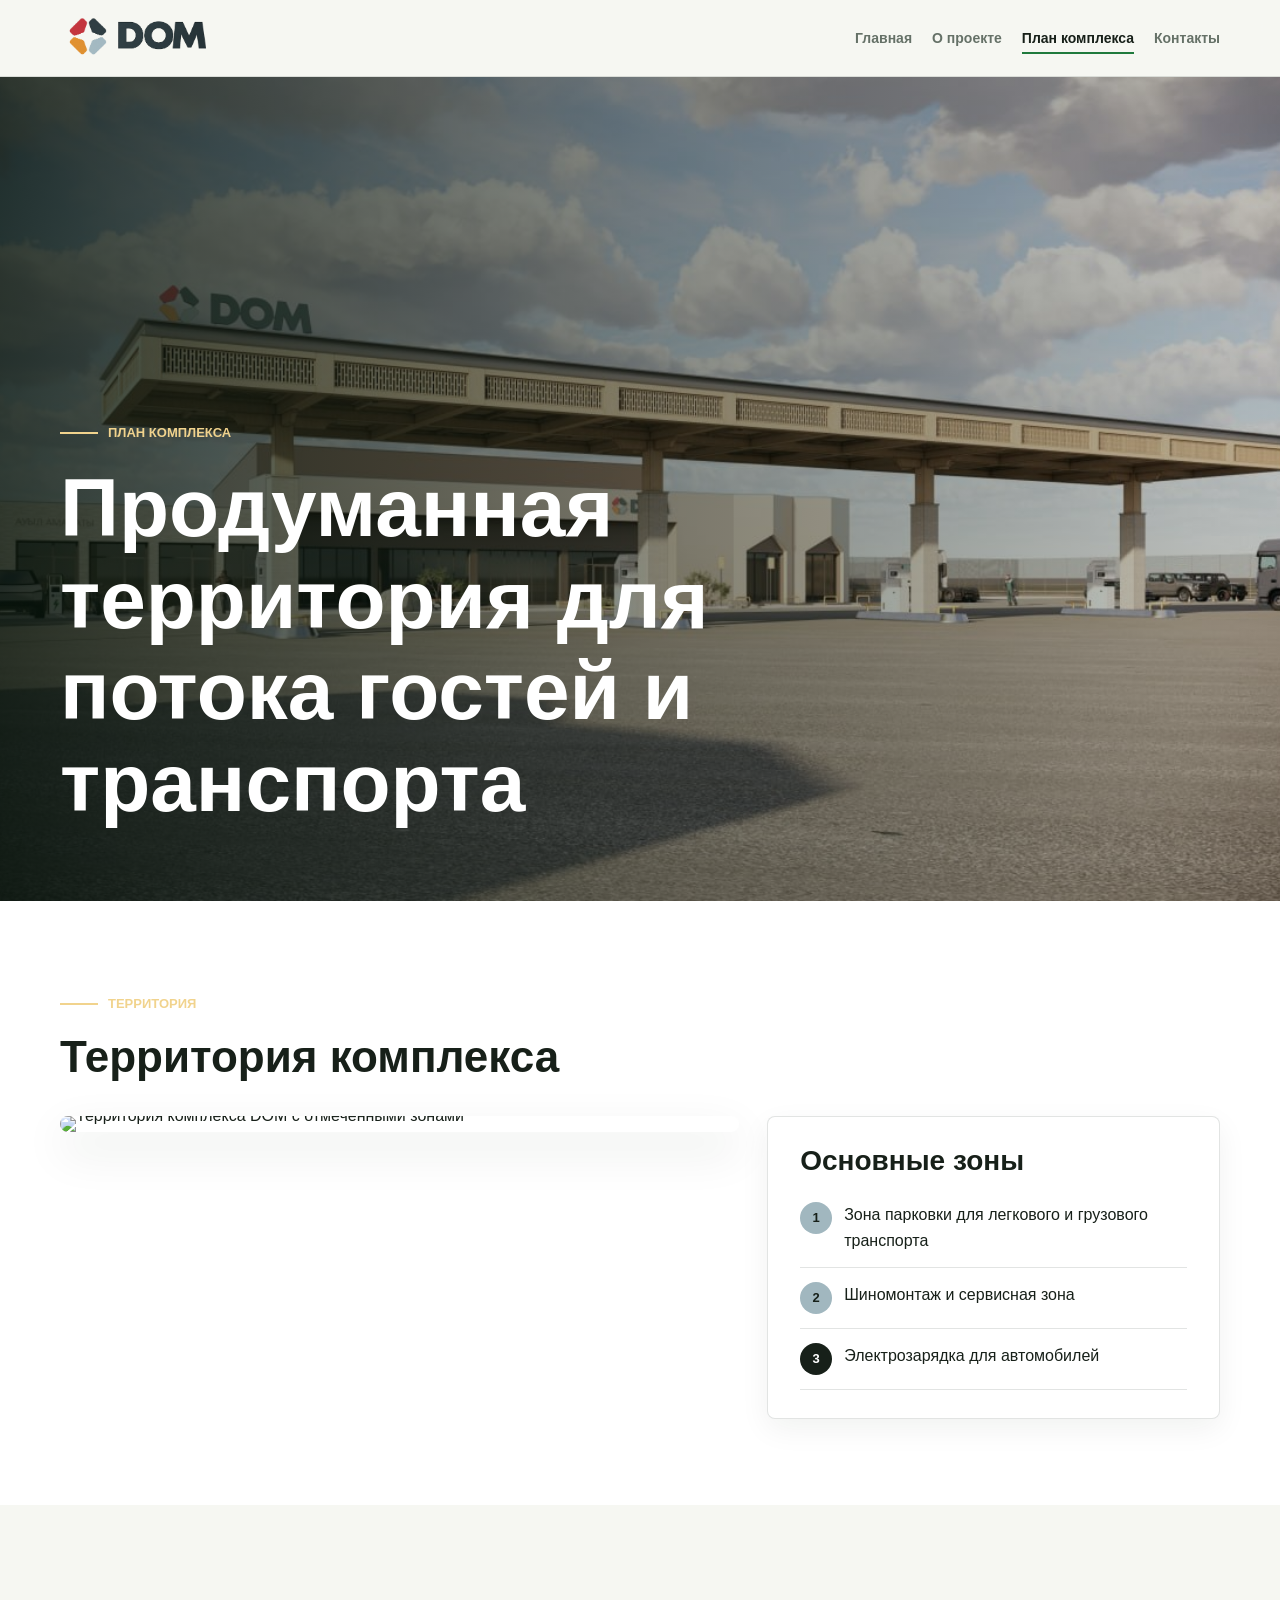
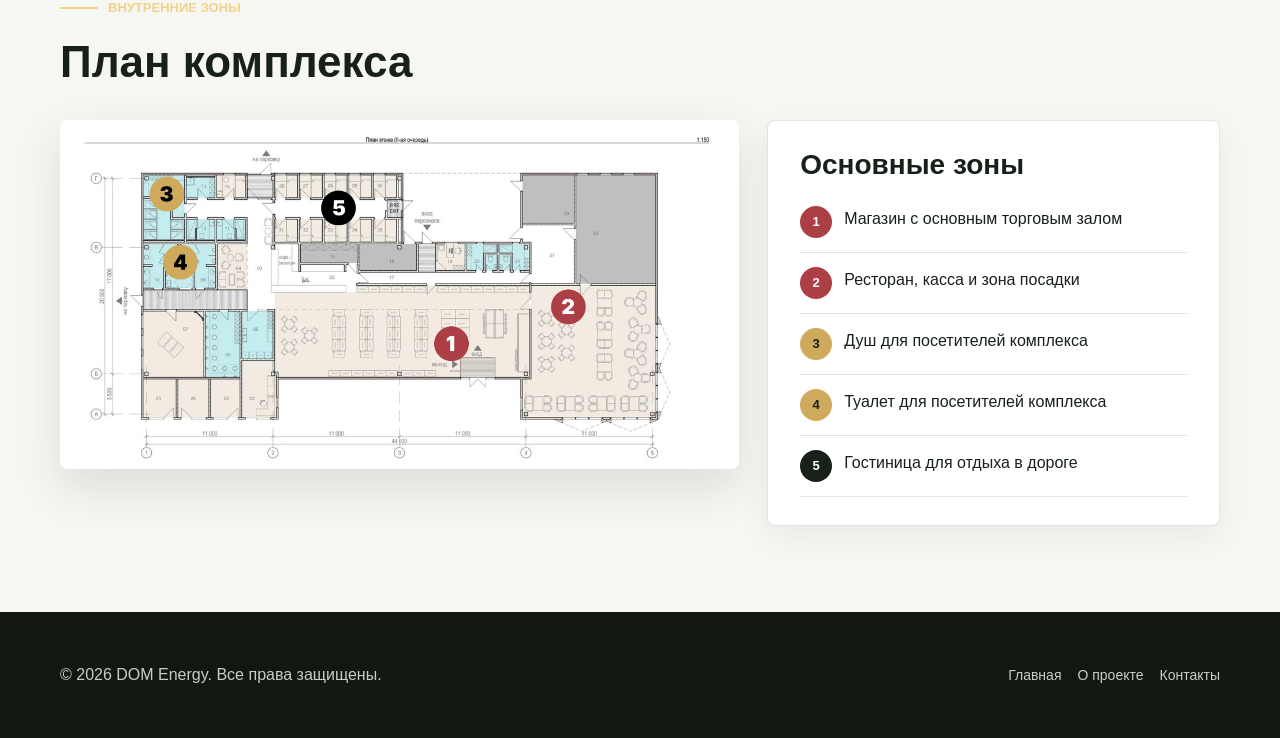
==== plan.html @ 52c34eba "Publish DOM Metan Gas static website" ====
<!DOCTYPE html>
<html lang="ru">
<head>
  <meta charset="UTF-8">
  <meta name="viewport" content="width=device-width, initial-scale=1.0">
  <title>План комплекса | DOM Energy</title>
  <meta name="description" content="План многофункционального придорожного комплекса DOM Energy с АГНКС, магазином, стоянкой, рестораном и сервисными зонами.">
  <meta name="keywords" content="DOM Energy, план комплекса, схема территории, АГНКС, придорожный сервис">
  <link rel="icon" href="favicon.ico" sizes="any">
  <link rel="icon" type="image/png" sizes="32x32" href="assets/images/favicon-32.png">
  <link rel="apple-touch-icon" sizes="180x180" href="assets/images/favicon-180.png">
  <link rel="stylesheet" href="css/style.css">
</head>
<body>
  <header class="site-header"><div class="container header-inner"><a class="logo" href="index.html" aria-label="DOM Energy"><img src="assets/images/dom-logo.png" alt="DOM"></a><nav class="site-nav" aria-label="Основное меню"><ul class="nav-list"><li><a class="nav-link" href="index.html">Главная</a></li><li><a class="nav-link" href="about.html">О проекте</a></li><li><a class="nav-link active" href="plan.html">План комплекса</a></li><li><a class="nav-link" href="index.html#contacts">Контакты</a></li></ul></nav><button class="burger" type="button" aria-label="Открыть меню" aria-expanded="false"><span></span><span></span><span></span></button></div></header>
  <main>
    <section class="hero" style="--hero-image: url('../assets/images/plan-hero-dom.jpg');"><div class="container hero-content reveal"><p class="eyebrow">План комплекса</p><h1>Продуманная территория для потока гостей и транспорта</h1></div></section>
    <section class="section section-alt">
      <div class="container">
        <div class="plan-section-title reveal">
          <p class="eyebrow">Территория</p>
          <h2>Территория комплекса</h2>
        </div>
        <div class="plan-layout">
          <div class="plan-image reveal">
            <img src="assets/images/out.png" alt="Территория комплекса DOM с отмеченными зонами">
          </div>
          <div class="plan-zone-panel reveal">
            <h3>Основные зоны</h3>
            <ul class="plan-list">
              <li><span class="plan-number plan-number--blue">1</span><span>Зона парковки для легкового и грузового транспорта</span></li>
              <li><span class="plan-number plan-number--blue">2</span><span>Шиномонтаж и сервисная зона</span></li>
              <li><span class="plan-number plan-number--black">3</span><span>Электрозарядка для автомобилей</span></li>
            </ul>
          </div>
        </div>
      </div>
    </section>

    <section class="section">
      <div class="container">
        <div class="plan-section-title reveal">
          <p class="eyebrow">Внутренние зоны</p>
          <h2>План комплекса</h2>
        </div>
        <div class="plan-layout">
          <div class="plan-image reveal">
            <img src="assets/images/in.png" alt="Внутренний план комплекса DOM">
          </div>
          <div class="plan-zone-panel reveal">
            <h3>Основные зоны</h3>
            <ul class="plan-list">
              <li><span class="plan-number plan-number--red">1</span><span>Магазин с основным торговым залом</span></li>
              <li><span class="plan-number plan-number--red">2</span><span>Ресторан, касса и зона посадки</span></li>
              <li><span class="plan-number plan-number--yellow">3</span><span>Душ для посетителей комплекса</span></li>
              <li><span class="plan-number plan-number--yellow">4</span><span>Туалет для посетителей комплекса</span></li>
              <li><span class="plan-number plan-number--black">5</span><span>Гостиница для отдыха в дороге</span></li>
            </ul>
          </div>
        </div>
      </div>
    </section>
  </main>
  <footer class="site-footer"><div class="container footer-inner"><p>© 2026 DOM Energy. Все права защищены.</p><div class="footer-links"><a href="index.html">Главная</a><a href="about.html">О проекте</a><a href="index.html#contacts">Контакты</a></div></div></footer>
  <script src="js/main.js"></script>
</body>
</html>
---- css/style.css ----
:root {
  --bg: #f6f7f2;
  --surface: #ffffff;
  --surface-soft: #eef4ec;
  --text: #172019;
  --muted: #657167;
  --brand: #1f7a3d;
  --brand-dark: #12562a;
  --accent: #d7a84d;
  --line: rgba(23, 32, 25, 0.12);
  --shadow: 0 18px 46px rgba(15, 38, 22, 0.12);
  --radius: 8px;
}

* {
  box-sizing: border-box;
}

html {
  scroll-behavior: smooth;
}

body {
  margin: 0;
  font-family: Arial, Helvetica, sans-serif;
  color: var(--text);
  background: var(--bg);
  line-height: 1.6;
}

img {
  display: block;
  width: 100%;
  height: auto;
}

a {
  color: inherit;
  text-decoration: none;
}

.container {
  width: min(1160px, calc(100% - 32px));
  margin: 0 auto;
}

.site-header {
  position: sticky;
  top: 0;
  z-index: 50;
  background: rgba(246, 247, 242, 0.92);
  border-bottom: 1px solid var(--line);
  backdrop-filter: blur(14px);
}

.header-inner {
  display: flex;
  align-items: center;
  justify-content: space-between;
  min-height: 76px;
  gap: 24px;
}

.logo {
  display: inline-flex;
  align-items: center;
  flex: 0 0 auto;
}

.logo img {
  width: 156px;
  height: auto;
  max-height: 54px;
  object-fit: contain;
}

.nav-list {
  display: flex;
  align-items: center;
  gap: 20px;
  margin: 0;
  padding: 0;
  list-style: none;
  font-size: 14px;
  font-weight: 700;
}

.nav-link {
  position: relative;
  padding: 8px 0;
  color: var(--muted);
  transition: color 0.2s ease;
}

.nav-link::after {
  position: absolute;
  right: 0;
  bottom: 0;
  left: 0;
  height: 2px;
  content: "";
  background: var(--brand);
  transform: scaleX(0);
  transform-origin: left;
  transition: transform 0.2s ease;
}

.nav-link:hover,
.nav-link.active {
  color: var(--text);
}

.nav-link:hover::after,
.nav-link.active::after {
  transform: scaleX(1);
}

.burger {
  display: none;
  width: 44px;
  height: 44px;
  padding: 0;
  border: 1px solid var(--line);
  border-radius: var(--radius);
  background: var(--surface);
  cursor: pointer;
}

.burger span {
  display: block;
  width: 20px;
  height: 2px;
  margin: 5px auto;
  background: var(--text);
  transition: transform 0.2s ease, opacity 0.2s ease;
}

.burger.is-open span:nth-child(1) {
  transform: translateY(7px) rotate(45deg);
}

.burger.is-open span:nth-child(2) {
  opacity: 0;
}

.burger.is-open span:nth-child(3) {
  transform: translateY(-7px) rotate(-45deg);
}

.hero {
  position: relative;
  display: grid;
  align-items: end;
  min-height: calc(100vh - 76px);
  padding: 110px 0 72px;
  color: #fff;
  background-image: linear-gradient(90deg, rgba(9, 22, 13, 0.82), rgba(9, 22, 13, 0.48), rgba(9, 22, 13, 0.24)), var(--hero-image);
  background-position: center;
  background-size: cover;
}

.page-hero {
  min-height: 430px;
}

.about-hero {
  align-items: center;
  padding-top: 72px;
  padding-bottom: 72px;
}

.hero-content {
  max-width: none;
}

.hero-content h1,
.hero-content .hero-text {
  max-width: 880px;
}

.eyebrow {
  display: inline-flex;
  align-items: center;
  gap: 10px;
  margin: 0 0 18px;
  color: #f1d38d;
  font-size: 13px;
  font-weight: 800;
  text-transform: uppercase;
}

.eyebrow::before {
  width: 38px;
  height: 2px;
  content: "";
  background: currentColor;
}

h1,
h2,
h3 {
  margin: 0;
  line-height: 1.12;
}

h1 {
  max-width: 880px;
  font-size: clamp(40px, 7vw, 82px);
}

h2 {
  font-size: clamp(30px, 4vw, 44px);
}

h3 {
  font-size: 22px;
}

.hero-text {
  max-width: 660px;
  margin: 22px 0 0;
  color: rgba(255, 255, 255, 0.86);
  font-size: clamp(17px, 2vw, 21px);
}

.hero-actions,
.section-actions {
  display: flex;
  flex-wrap: wrap;
  gap: 14px;
  margin-top: 34px;
}

.btn {
  display: inline-flex;
  align-items: center;
  justify-content: center;
  min-height: 48px;
  padding: 13px 22px;
  border: 1px solid transparent;
  border-radius: var(--radius);
  font-weight: 800;
  transition: transform 0.2s ease, box-shadow 0.2s ease, background 0.2s ease;
}

.btn:hover {
  transform: translateY(-2px);
  box-shadow: 0 12px 24px rgba(15, 38, 22, 0.16);
}

.btn-primary {
  color: #fff;
  background: var(--brand);
}

.btn-primary:hover {
  background: var(--brand-dark);
}

.btn-light {
  color: var(--text);
  background: #fff;
}

.btn-outline {
  color: var(--text);
  border-color: var(--line);
  background: transparent;
}

.section {
  padding: 86px 0;
}

.section-alt {
  background: var(--surface);
}

.section-head {
  display: flex;
  align-items: end;
  justify-content: space-between;
  gap: 28px;
  margin-bottom: 36px;
}

.section-head p {
  max-width: 520px;
  margin: 0;
  color: var(--muted);
}

.lead {
  max-width: 760px;
  color: var(--muted);
  font-size: 19px;
}

.grid {
  display: grid;
  gap: 22px;
}

.grid-2 {
  grid-template-columns: repeat(2, minmax(0, 1fr));
}

.grid-3 {
  grid-template-columns: repeat(3, minmax(0, 1fr));
}

.grid-4 {
  grid-template-columns: repeat(4, minmax(0, 1fr));
}

.card {
  overflow: hidden;
  border: 1px solid var(--line);
  border-radius: var(--radius);
  background: var(--surface);
  box-shadow: 0 10px 30px rgba(15, 38, 22, 0.06);
  transition: transform 0.2s ease, box-shadow 0.2s ease, border-color 0.2s ease;
}

.card:hover {
  border-color: rgba(31, 122, 61, 0.3);
  box-shadow: var(--shadow);
  transform: translateY(-4px);
}

.service-card {
  padding: 24px;
}

.service-icon {
  display: grid;
  place-items: center;
  width: 48px;
  height: 48px;
  margin-bottom: 18px;
  color: var(--brand-dark);
  border-radius: 50%;
  background: var(--surface-soft);
  font-weight: 900;
}

.service-icon svg {
  width: 24px;
  height: 24px;
  fill: none;
  stroke: currentColor;
  stroke-width: 2;
  stroke-linecap: round;
  stroke-linejoin: round;
}

.service-card--pending {
  color: #6e746d;
  background: #f0f1ed;
  filter: grayscale(1);
}

.service-card--pending .service-icon {
  color: #777d76;
  background: #e1e3de;
}

.service-card--pending h3,
.service-card--pending p {
  color: #777d76;
}

.service-status {
  display: inline-flex;
  margin-top: 16px;
  padding: 6px 10px;
  color: #6a6f69;
  border: 1px solid rgba(106, 111, 105, 0.22);
  border-radius: 999px;
  background: rgba(255, 255, 255, 0.48);
  font-size: 12px;
  font-weight: 800;
}

.service-card p,
.info-card p,
.stat-card p {
  margin: 12px 0 0;
  color: var(--muted);
}

.image-card img {
  height: 260px;
  object-fit: cover;
}

.image-card figcaption {
  padding: 16px 18px;
  font-weight: 800;
}

.gallery-page {
  min-height: calc(100vh - 76px);
  padding: 96px 0;
  background: var(--bg);
}

.gallery-title {
  max-width: 760px;
  margin-bottom: 42px;
}

.gallery-title h1 {
  color: var(--text);
  font-size: clamp(64px, 13vw, 168px);
  letter-spacing: 0;
}

.gallery-title p:not(.eyebrow) {
  max-width: 680px;
  margin: 18px 0 0;
  color: var(--muted);
  font-size: 20px;
}

.gallery-layout {
  display: grid;
  grid-template-columns: repeat(4, minmax(0, 1fr));
  grid-auto-rows: 260px;
  gap: 18px;
}

.gallery-tile {
  position: relative;
  min-height: 260px;
  margin: 0;
  overflow: hidden;
  border-radius: var(--radius);
  background: #101811;
  box-shadow: var(--shadow);
}

.gallery-tile-large {
  grid-column: span 2;
  grid-row: span 2;
}

.gallery-tile-wide {
  grid-column: span 2;
}

.gallery-tile img {
  width: 100%;
  height: 100%;
  object-fit: cover;
  transition: transform 0.45s ease;
}

.gallery-tile::after {
  position: absolute;
  inset: 0;
  content: "";
  background: linear-gradient(180deg, rgba(16, 24, 17, 0.05), rgba(16, 24, 17, 0.74));
}

.gallery-tile:hover img {
  transform: scale(1.04);
}

.gallery-tile figcaption {
  position: absolute;
  right: 20px;
  bottom: 18px;
  left: 20px;
  z-index: 1;
  color: #fff;
}

.gallery-tile figcaption span {
  display: block;
  color: #f1d38d;
  font-size: 12px;
  font-weight: 900;
  text-transform: uppercase;
}

.gallery-tile figcaption strong {
  display: block;
  margin-top: 4px;
  font-size: 22px;
  line-height: 1.2;
}

.route-map-grid {
  display: grid;
  grid-template-columns: repeat(2, minmax(0, 1fr));
  gap: 22px;
  margin-bottom: 28px;
}

.route-map img {
  width: 100%;
  height: auto;
  object-fit: initial;
  cursor: zoom-in;
}

.route-map:hover img {
  opacity: 0.92;
}

.lightbox {
  position: fixed;
  inset: 0;
  z-index: 100;
  display: none;
  align-items: center;
  justify-content: center;
  padding: 28px;
  background: rgba(10, 16, 12, 0.86);
}

.lightbox.is-open {
  display: flex;
}

.lightbox img {
  width: auto;
  max-width: min(96vw, 1500px);
  max-height: 88vh;
  border-radius: var(--radius);
  background: #fff;
  box-shadow: 0 24px 70px rgba(0, 0, 0, 0.38);
  object-fit: contain;
}

.lightbox-close {
  position: absolute;
  top: 18px;
  right: 18px;
  display: grid;
  place-items: center;
  width: 46px;
  height: 46px;
  color: var(--text);
  border: 0;
  border-radius: 50%;
  background: #fff;
  font-size: 28px;
  line-height: 1;
  cursor: pointer;
}

.route-benefits {
  display: grid;
  grid-template-columns: repeat(4, minmax(0, 1fr));
  gap: 18px;
}

.route-benefit {
  padding: 22px;
}

.route-benefit strong {
  display: block;
  color: var(--brand);
  font-size: 30px;
  line-height: 1.1;
}

.route-benefit span {
  display: block;
  margin-top: 10px;
  color: var(--muted);
}

.station-location-layout {
  display: grid;
  grid-template-columns: minmax(0, 1.35fr) minmax(300px, 0.65fr);
  gap: 22px;
  align-items: start;
  margin-bottom: 28px;
}

.station-location-map {
  margin: 0;
  line-height: 0;
}

.station-location-map img {
  display: block;
  width: 100%;
  height: auto;
  min-height: 0;
  object-fit: initial;
  cursor: zoom-in;
}

.station-location-qr {
  display: grid;
  grid-template-columns: 1fr;
  grid-template-rows: repeat(2, minmax(0, 1fr));
  gap: 18px;
  min-height: 0;
  overflow: hidden;
}

.station-location-qr .qr-card {
  display: flex;
  align-items: center;
  justify-content: center;
  flex-direction: column;
  min-height: 0;
  padding: 10px;
}

.station-location-qr .qr-card img {
  width: auto;
  height: min(60%, 130px);
  max-width: 80%;
  object-fit: contain;
}

.station-location-qr .qr-card h3 {
  margin-top: 6px;
  font-size: 16px;
}

.station-location-qr .qr-card p {
  margin-top: 2px;
  font-size: 12px;
}

.feature {
  display: grid;
  grid-template-columns: minmax(0, 1fr) minmax(320px, 0.9fr);
  gap: 42px;
  align-items: center;
}

.feature-media {
  overflow: hidden;
  border-radius: var(--radius);
  box-shadow: var(--shadow);
}

.video-frame {
  position: relative;
  overflow: hidden;
  border: 1px solid var(--line);
  border-radius: var(--radius);
  background: #101811;
  box-shadow: var(--shadow);
}

.video-frame video {
  display: block;
  width: 100%;
  max-height: 680px;
  aspect-ratio: 16 / 9;
  background: #101811;
  object-fit: contain;
}

.video-play-button {
  position: absolute;
  top: 50%;
  left: 50%;
  display: grid;
  place-items: center;
  width: 82px;
  height: 82px;
  padding: 0;
  color: #fff;
  border: 2px solid rgba(255, 255, 255, 0.86);
  border-radius: 50%;
  background: rgba(18, 86, 42, 0.88);
  box-shadow: 0 14px 36px rgba(0, 0, 0, 0.28);
  cursor: pointer;
  transform: translate(-50%, -50%);
  transition: opacity 0.2s ease, transform 0.2s ease, background 0.2s ease;
}

.video-play-button:hover {
  background: var(--brand);
  transform: translate(-50%, -50%) scale(1.06);
}

.video-play-button.is-hidden {
  pointer-events: none;
  opacity: 0;
}

.video-play-button svg {
  display: block;
  width: 36px;
  height: 36px;
  margin: 0;
  fill: currentColor;
}

.feature-list {
  display: grid;
  gap: 14px;
  margin: 26px 0 0;
  padding: 0;
  list-style: none;
}

.feature-list li {
  padding: 14px 16px;
  border-left: 4px solid var(--brand);
  background: var(--surface-soft);
}

.stat-card {
  padding: 28px;
  background: var(--surface);
}

.stat-value {
  color: var(--brand);
  font-size: clamp(34px, 5vw, 54px);
  font-weight: 900;
  line-height: 1;
}

.plan-layout {
  display: grid;
  grid-template-columns: minmax(0, 1.2fr) minmax(280px, 0.8fr);
  gap: 28px;
  align-items: start;
}

.plan-section-title {
  margin-bottom: 34px;
}

.plan-image {
  overflow: hidden;
  border-radius: var(--radius);
  background: #fff;
  box-shadow: var(--shadow);
  line-height: 0;
}

.plan-image img {
  display: block;
  width: 100%;
  height: auto;
  cursor: zoom-in;
}

.plan-zone-panel {
  padding: 28px 32px;
  border: 1px solid var(--line);
  border-radius: var(--radius);
  background: var(--surface);
  box-shadow: 0 10px 30px rgba(15, 38, 22, 0.06);
}

.plan-zone-panel h3 {
  margin-bottom: 12px;
  font-size: 28px;
}

.plan-list {
  margin: 0;
  padding: 0;
  list-style: none;
}

.plan-list li {
  display: flex;
  gap: 12px;
  padding: 14px 0;
  border-bottom: 1px solid var(--line);
}

.plan-number {
  display: grid;
  flex: 0 0 32px;
  place-items: center;
  width: 32px;
  height: 32px;
  color: #fff;
  border-radius: 50%;
  background: var(--brand);
  font-size: 13px;
  font-weight: 900;
}

.plan-number--yellow {
  color: #172019;
  background: #d0aa5c;
}

.plan-number--red {
  background: #ab3f45;
}

.plan-number--blue {
  color: #172019;
  background: #a1b7bf;
}

.plan-number--black {
  background: #172019;
}

.contact-box {
  display: grid;
  grid-template-columns: minmax(0, 0.95fr) minmax(280px, 1.05fr);
  gap: 28px;
  align-items: stretch;
}

.contact-panel {
  padding: 30px;
  color: #fff;
  border-radius: var(--radius);
  background: var(--brand-dark);
}

.contact-panel a {
  display: flex;
  align-items: center;
  gap: 12px;
  margin-top: 14px;
  color: #fff;
  font-size: 22px;
  font-weight: 900;
  overflow-wrap: anywhere;
}

.contact-panel a svg {
  flex: 0 0 22px;
  width: 22px;
  height: 22px;
  fill: none;
  stroke: currentColor;
  stroke-width: 2;
  stroke-linecap: round;
  stroke-linejoin: round;
}

.contact-note {
  padding: 30px;
  border: 1px solid var(--line);
  border-radius: var(--radius);
  background: var(--surface);
}

.qr-grid {
  display: grid;
  grid-template-columns: repeat(2, minmax(0, 1fr));
  gap: 18px;
}

.qr-card {
  padding: 18px;
  border: 1px solid var(--line);
  border-radius: var(--radius);
  background: var(--surface);
  text-align: center;
}

.qr-card img {
  width: min(100%, 220px);
  margin: 0 auto;
}

.qr-card h3 {
  margin-top: 14px;
  font-size: 18px;
}

.qr-card p {
  margin: 6px 0 0;
  color: var(--muted);
  font-size: 14px;
}

.site-footer {
  padding: 34px 0;
  color: rgba(255, 255, 255, 0.78);
  background: #101811;
}

.footer-inner {
  display: flex;
  align-items: center;
  justify-content: space-between;
  gap: 20px;
}

.footer-links {
  display: flex;
  flex-wrap: wrap;
  gap: 16px;
  font-size: 14px;
}

.footer-links a:hover {
  color: #fff;
}

.reveal {
  opacity: 0;
  transform: translateY(22px);
  transition: opacity 0.6s ease, transform 0.6s ease;
}

.reveal.is-visible {
  opacity: 1;
  transform: translateY(0);
}

.not-found {
  display: grid;
  place-items: center;
  min-height: calc(100vh - 76px);
  padding: 80px 0;
  text-align: center;
}

.not-found h1 {
  margin-bottom: 18px;
  color: var(--brand);
  font-size: clamp(78px, 18vw, 170px);
}

.not-found p {
  max-width: 560px;
  margin: 0 auto;
  color: var(--muted);
  font-size: 19px;
}

@media (max-width: 980px) {
  .burger {
    display: block;
  }

  .site-nav {
    position: fixed;
    top: 76px;
    right: 0;
    left: 0;
    padding: 18px 16px 22px;
    border-bottom: 1px solid var(--line);
    background: var(--surface);
    transform: translateY(-120%);
    transition: transform 0.24s ease;
  }

  .site-nav.is-open {
    transform: translateY(0);
  }

  .nav-list {
    display: grid;
    gap: 8px;
  }

  .nav-link {
    display: block;
    padding: 11px 0;
  }

  .grid-3,
  .grid-4,
  .feature,
  .plan-layout,
  .contact-box,
  .route-map-grid,
  .route-benefits,
  .station-location-layout {
    grid-template-columns: 1fr;
  }

  .route-benefits {
    grid-template-columns: repeat(2, minmax(0, 1fr));
  }

  .gallery-layout {
    grid-template-columns: repeat(2, minmax(0, 1fr));
  }

  .grid-4 {
    grid-template-columns: repeat(2, minmax(0, 1fr));
  }

  .section-head {
    align-items: start;
    flex-direction: column;
  }
}

@media (max-width: 680px) {
  .container {
    width: min(100% - 24px, 1160px);
  }

  .header-inner {
    min-height: 68px;
  }

  .logo img {
    width: 128px;
    max-height: 46px;
  }

  .site-nav {
    top: 68px;
  }

  .hero {
    min-height: 620px;
    padding: 86px 0 48px;
  }

  .page-hero {
    min-height: 360px;
  }

  .section {
    padding: 62px 0;
  }

  .grid-2,
  .grid-4 {
    grid-template-columns: 1fr;
  }

  .qr-grid {
    grid-template-columns: 1fr;
  }

  .station-location-qr {
    grid-template-columns: 1fr;
    grid-template-rows: none;
    height: auto !important;
    overflow: visible;
  }

  .station-location-qr .qr-card {
    padding: 18px;
  }

  .station-location-qr .qr-card img {
    width: min(70%, 180px);
    height: auto;
  }

  .route-benefits {
    grid-template-columns: 1fr;
  }

  .gallery-page {
    padding: 66px 0;
  }

  .gallery-layout {
    grid-template-columns: 1fr;
    grid-auto-rows: 250px;
  }

  .gallery-tile-large,
  .gallery-tile-wide {
    grid-column: auto;
    grid-row: auto;
  }

  .hero-actions,
  .section-actions {
    align-items: stretch;
    flex-direction: column;
  }

  .btn {
    width: 100%;
  }

  .footer-inner {
    align-items: start;
    flex-direction: column;
  }
}
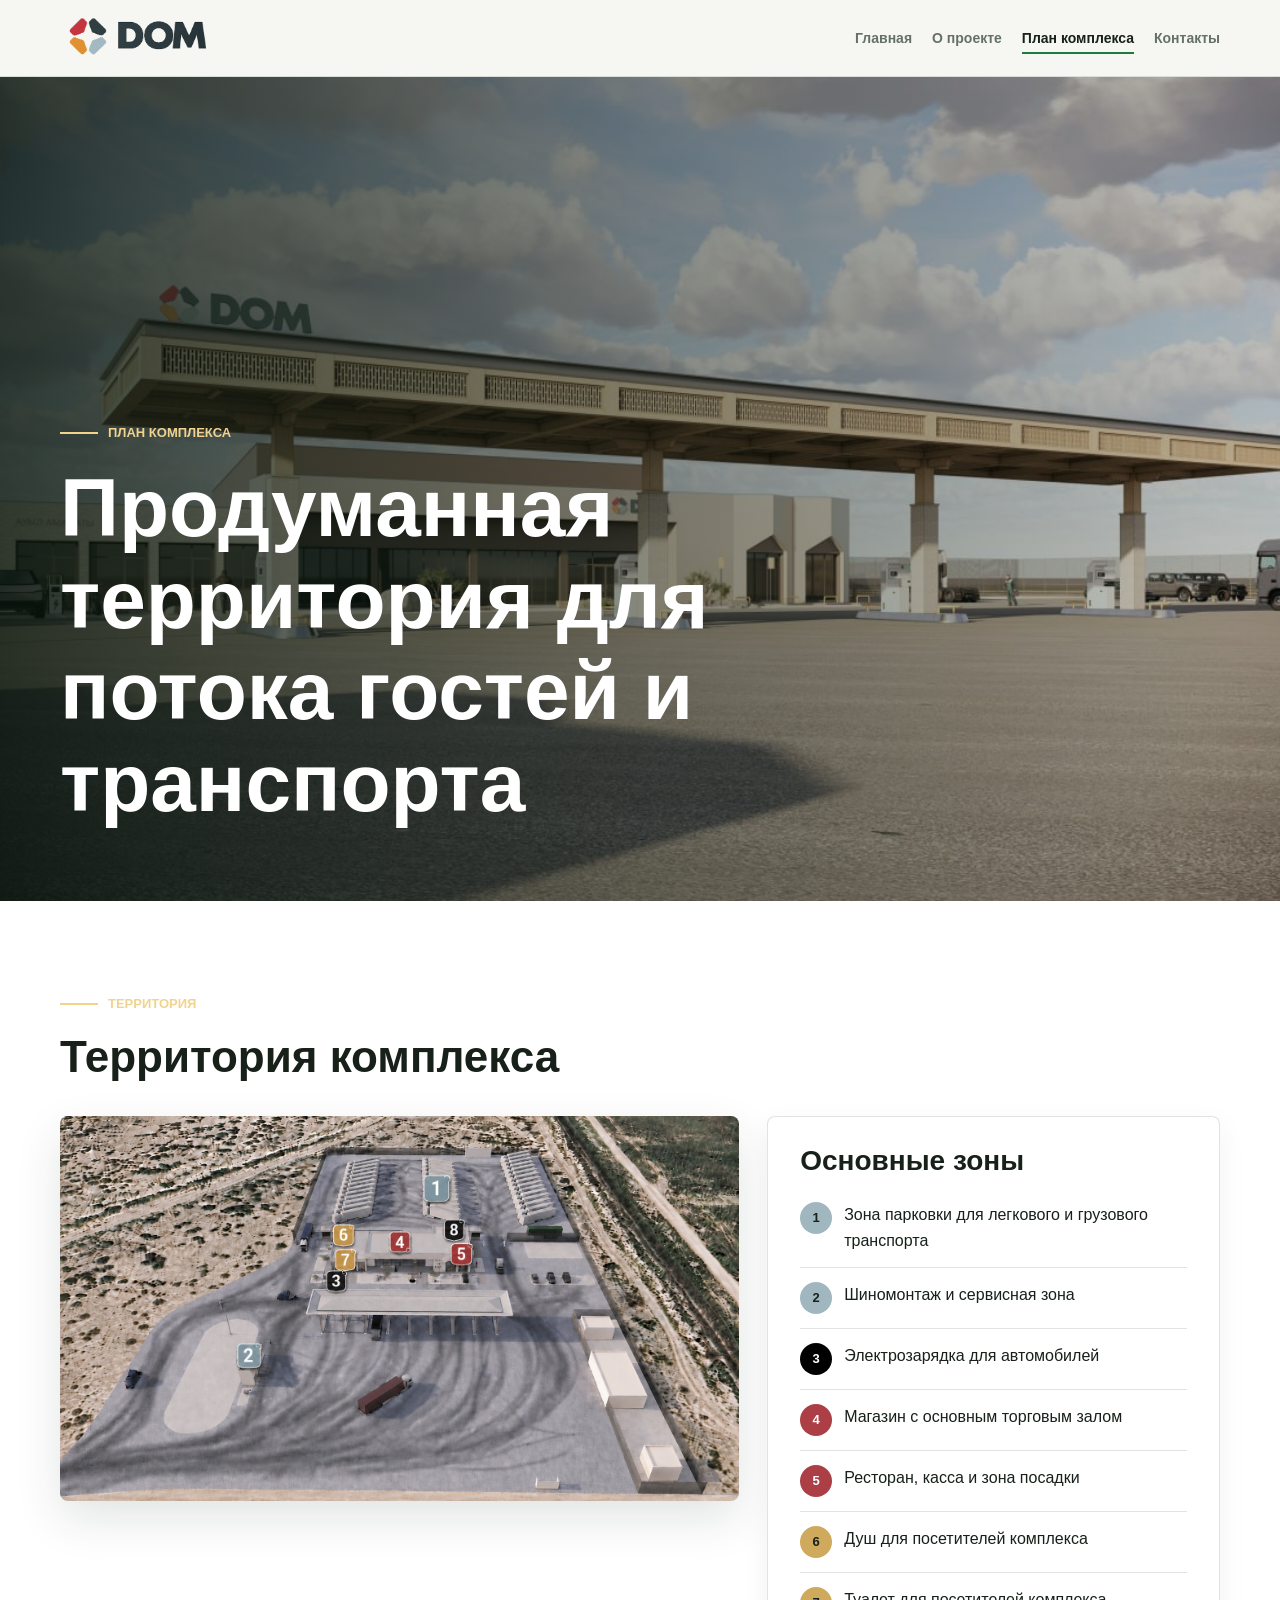
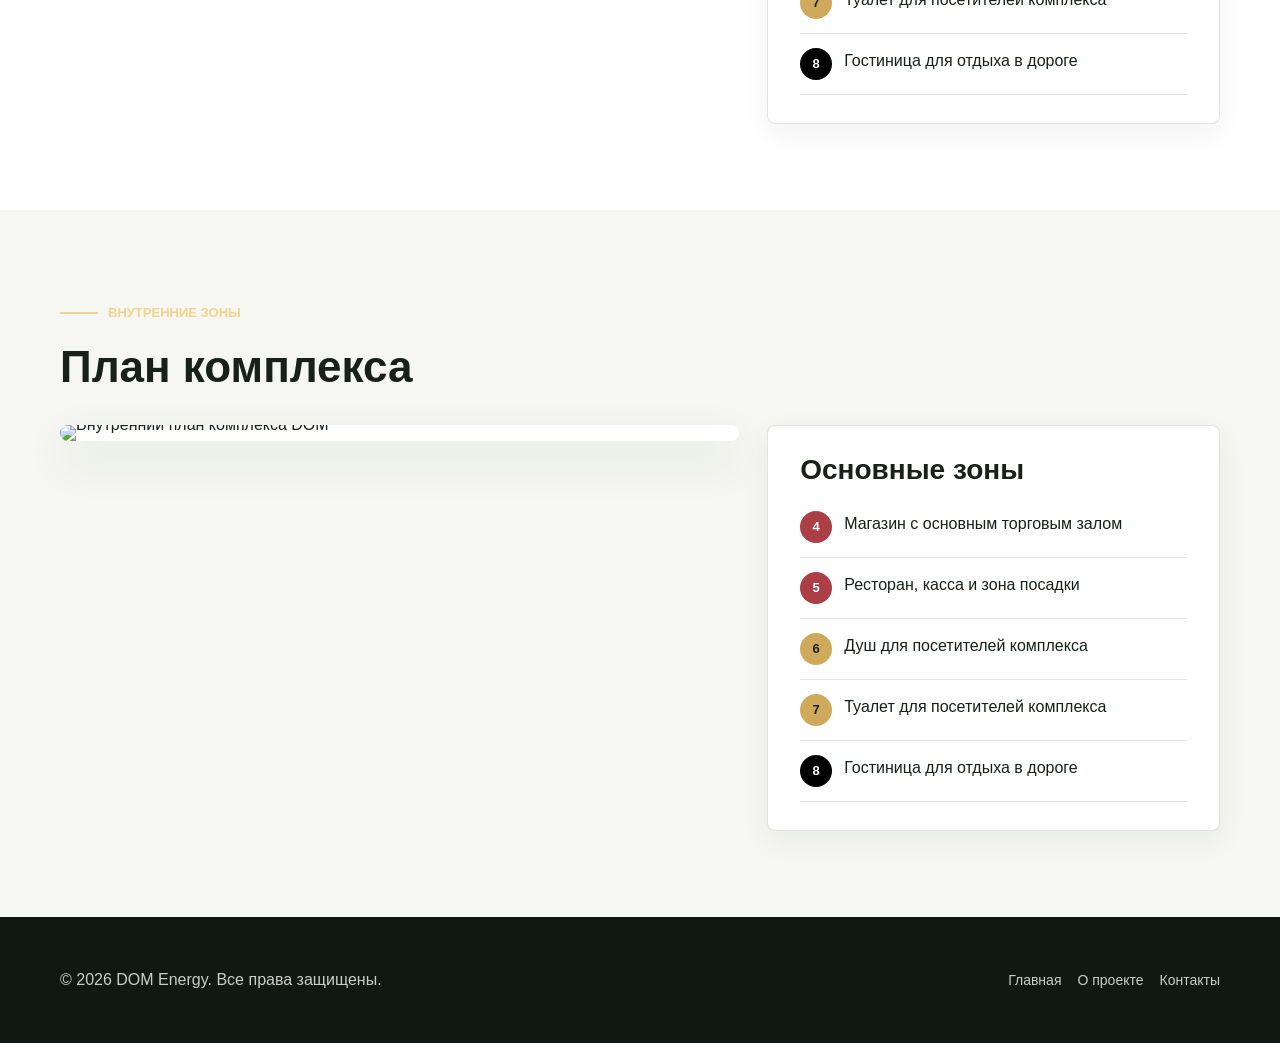
==== commit 4f69d68f: "Refine homepage plan preview" ====
--- a/plan.html
+++ b/plan.html
@@ -23,7 +23,7 @@
         </div>
         <div class="plan-layout">
           <div class="plan-image reveal">
-            <img src="assets/images/out.png" alt="Территория комплекса DOM с отмеченными зонами">
+            <img src="assets/images/territory-plan.png" alt="Территория комплекса DOM с отмеченными зонами">
           </div>
           <div class="plan-zone-panel reveal">
             <h3>Основные зоны</h3>
@@ -31,6 +31,11 @@
               <li><span class="plan-number plan-number--blue">1</span><span>Зона парковки для легкового и грузового транспорта</span></li>
               <li><span class="plan-number plan-number--blue">2</span><span>Шиномонтаж и сервисная зона</span></li>
               <li><span class="plan-number plan-number--black">3</span><span>Электрозарядка для автомобилей</span></li>
+              <li><span class="plan-number plan-number--red">4</span><span>Магазин с основным торговым залом</span></li>
+              <li><span class="plan-number plan-number--red">5</span><span>Ресторан, касса и зона посадки</span></li>
+              <li><span class="plan-number plan-number--yellow">6</span><span>Душ для посетителей комплекса</span></li>
+              <li><span class="plan-number plan-number--yellow">7</span><span>Туалет для посетителей комплекса</span></li>
+              <li><span class="plan-number plan-number--black">8</span><span>Гостиница для отдыха в дороге</span></li>
             </ul>
           </div>
         </div>
@@ -45,16 +50,16 @@
         </div>
         <div class="plan-layout">
           <div class="plan-image reveal">
-            <img src="assets/images/in.png" alt="Внутренний план комплекса DOM">
+            <img src="assets/images/complex-floor-plan.png" alt="Внутренний план комплекса DOM">
           </div>
           <div class="plan-zone-panel reveal">
             <h3>Основные зоны</h3>
             <ul class="plan-list">
-              <li><span class="plan-number plan-number--red">1</span><span>Магазин с основным торговым залом</span></li>
-              <li><span class="plan-number plan-number--red">2</span><span>Ресторан, касса и зона посадки</span></li>
-              <li><span class="plan-number plan-number--yellow">3</span><span>Душ для посетителей комплекса</span></li>
-              <li><span class="plan-number plan-number--yellow">4</span><span>Туалет для посетителей комплекса</span></li>
-              <li><span class="plan-number plan-number--black">5</span><span>Гостиница для отдыха в дороге</span></li>
+              <li><span class="plan-number plan-number--red">4</span><span>Магазин с основным торговым залом</span></li>
+              <li><span class="plan-number plan-number--red">5</span><span>Ресторан, касса и зона посадки</span></li>
+              <li><span class="plan-number plan-number--yellow">6</span><span>Душ для посетителей комплекса</span></li>
+              <li><span class="plan-number plan-number--yellow">7</span><span>Туалет для посетителей комплекса</span></li>
+              <li><span class="plan-number plan-number--black">8</span><span>Гостиница для отдыха в дороге</span></li>
             </ul>
           </div>
         </div>
--- a/css/style.css
+++ b/css/style.css
@@ -17,15 +17,22 @@
 }
 
 html {
+  width: 100%;
+  margin: 0;
+  padding: 0;
   scroll-behavior: smooth;
+  overflow-x: clip;
 }
 
 body {
+  width: 100%;
   margin: 0;
+  padding: 0;
   font-family: Arial, Helvetica, sans-serif;
   color: var(--text);
   background: var(--bg);
   line-height: 1.6;
+  overflow-x: clip;
 }
 
 img {
@@ -48,6 +55,7 @@
   position: sticky;
   top: 0;
   z-index: 50;
+  margin: 0;
   background: rgba(246, 247, 242, 0.92);
   border-bottom: 1px solid var(--line);
   backdrop-filter: blur(14px);
@@ -173,6 +181,10 @@
   max-width: none;
 }
 
+.home-hero {
+  align-items: center;
+}
+
 .hero-content h1,
 .hero-content .hero-text {
   max-width: 880px;
@@ -352,6 +364,31 @@
   stroke-width: 2;
   stroke-linecap: round;
   stroke-linejoin: round;
+}
+
+.fornovo-brand {
+  display: flex;
+  align-items: center;
+  justify-content: space-between;
+  gap: 18px;
+  min-height: 64px;
+  margin-bottom: 18px;
+}
+
+.fornovo-brand img {
+  width: min(230px, calc(100% - 74px));
+  height: auto;
+}
+
+.italy-flag {
+  flex: 0 0 56px;
+  width: 56px;
+  height: 38px;
+  overflow: hidden;
+  border: 1px solid var(--line);
+  border-radius: 4px;
+  background: linear-gradient(90deg, #009246 0 33.333%, #fff 33.333% 66.666%, #ce2b37 66.666%);
+  box-shadow: 0 5px 12px rgba(15, 38, 22, 0.1);
 }
 
 .service-card--pending {
@@ -732,6 +769,10 @@
   align-items: start;
 }
 
+.plan-layout--full {
+  display: block;
+}
+
 .plan-section-title {
   margin-bottom: 34px;
 }
@@ -805,7 +846,7 @@
 }
 
 .plan-number--black {
-  background: #172019;
+  background: #000;
 }
 
 .contact-box {
@@ -950,12 +991,19 @@
     padding: 18px 16px 22px;
     border-bottom: 1px solid var(--line);
     background: var(--surface);
-    transform: translateY(-120%);
-    transition: transform 0.24s ease;
+    transform: translateY(-130%);
+    visibility: hidden;
+    opacity: 0;
+    pointer-events: none;
+    transition: transform 0.24s ease, opacity 0.18s ease, visibility 0s linear 0.24s;
   }
 
   .site-nav.is-open {
     transform: translateY(0);
+    visibility: visible;
+    opacity: 1;
+    pointer-events: auto;
+    transition-delay: 0s;
   }
 
   .nav-list {
@@ -999,25 +1047,72 @@
 
 @media (max-width: 680px) {
   .container {
-    width: min(100% - 24px, 1160px);
-  }
+    width: min(calc(100% - 24px), 1160px);
+  }
+
 
   .header-inner {
-    min-height: 68px;
+    min-height: 64px;
   }
 
   .logo img {
-    width: 128px;
-    max-height: 46px;
+    width: 124px;
+    max-height: 42px;
   }
 
   .site-nav {
-    top: 68px;
+    top: 64px;
   }
 
   .hero {
     min-height: 620px;
     padding: 86px 0 48px;
+  }
+
+  .home-hero {
+    align-items: center;
+    min-height: calc(100svh - 64px);
+    padding: 32px 0;
+    background-position: 58% center;
+  }
+
+  .home-hero .hero-content {
+    max-width: 100%;
+    margin-top: 0;
+    margin-bottom: 0;
+  }
+
+  .home-hero h1 {
+    max-width: 100%;
+    font-size: 38px;
+    overflow-wrap: normal;
+  }
+
+  .home-hero .hero-text {
+    max-width: 100%;
+    margin-top: 18px;
+    font-size: 17px;
+    line-height: 1.5;
+  }
+
+  .home-hero .eyebrow {
+    max-width: 100%;
+    margin-bottom: 14px;
+    line-height: 1.4;
+  }
+
+  .home-hero .eyebrow::before {
+    flex: 0 0 38px;
+  }
+
+  .hero:not(.home-hero) {
+    align-items: center;
+    min-height: calc(100svh - 64px);
+    padding: 32px 0;
+  }
+
+  .hero:not(.home-hero) .hero-content {
+    margin-top: -120px;
   }
 
   .page-hero {
@@ -1087,3 +1182,9 @@
     flex-direction: column;
   }
 }
+
+@media (max-width: 390px) {
+  .home-hero h1 {
+    font-size: 29px;
+  }
+}
